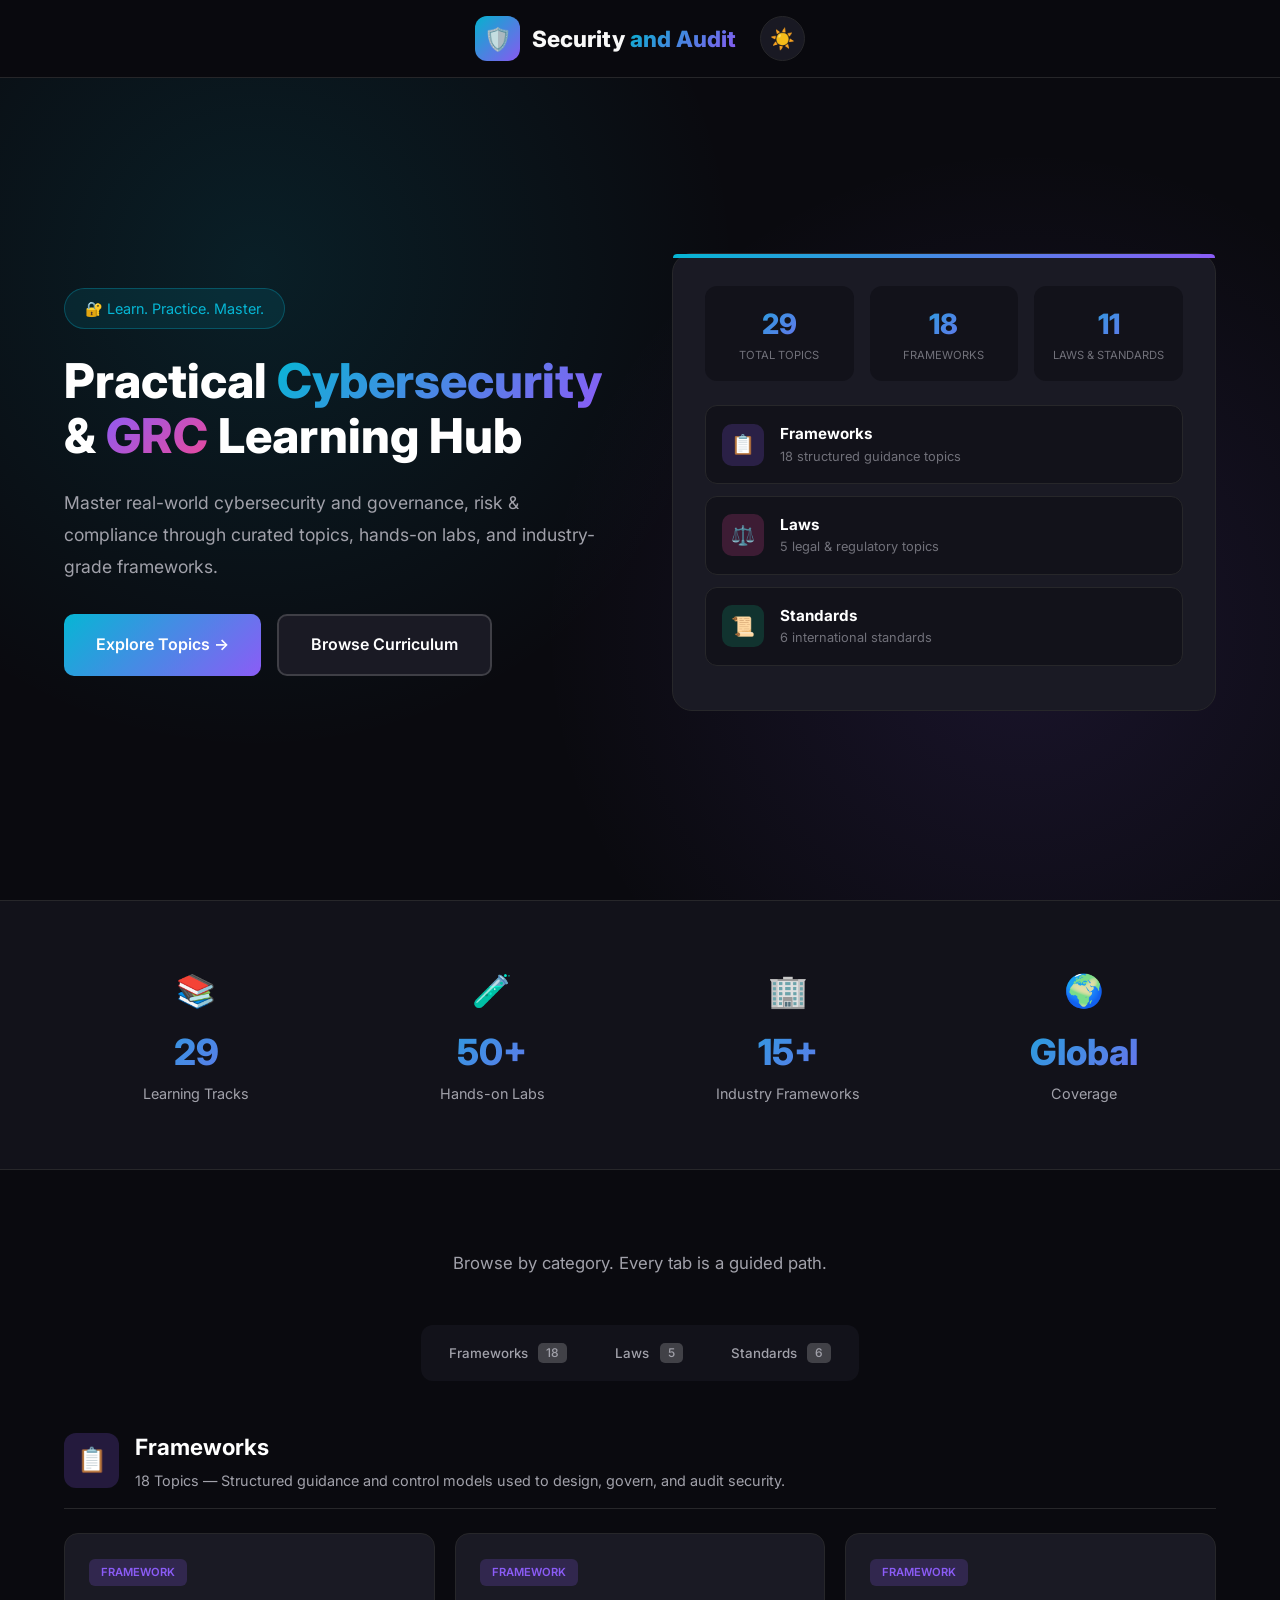
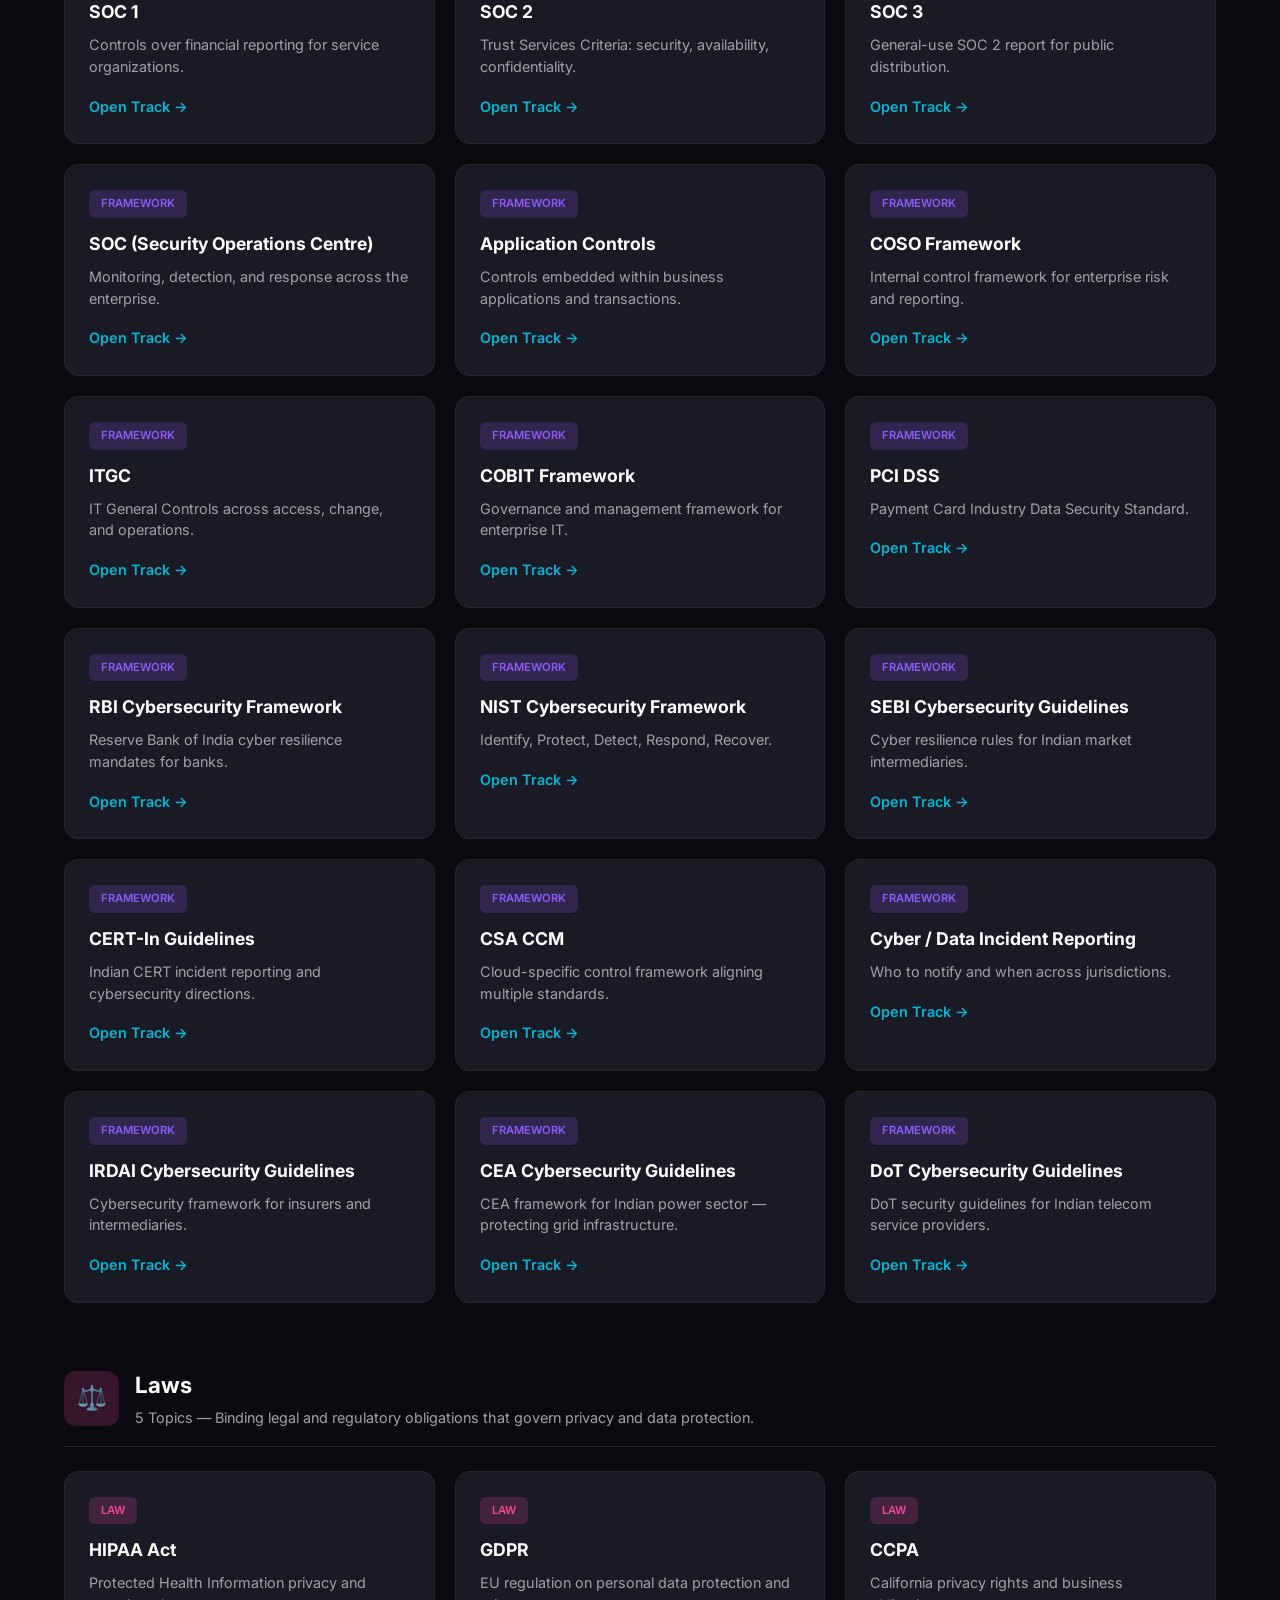
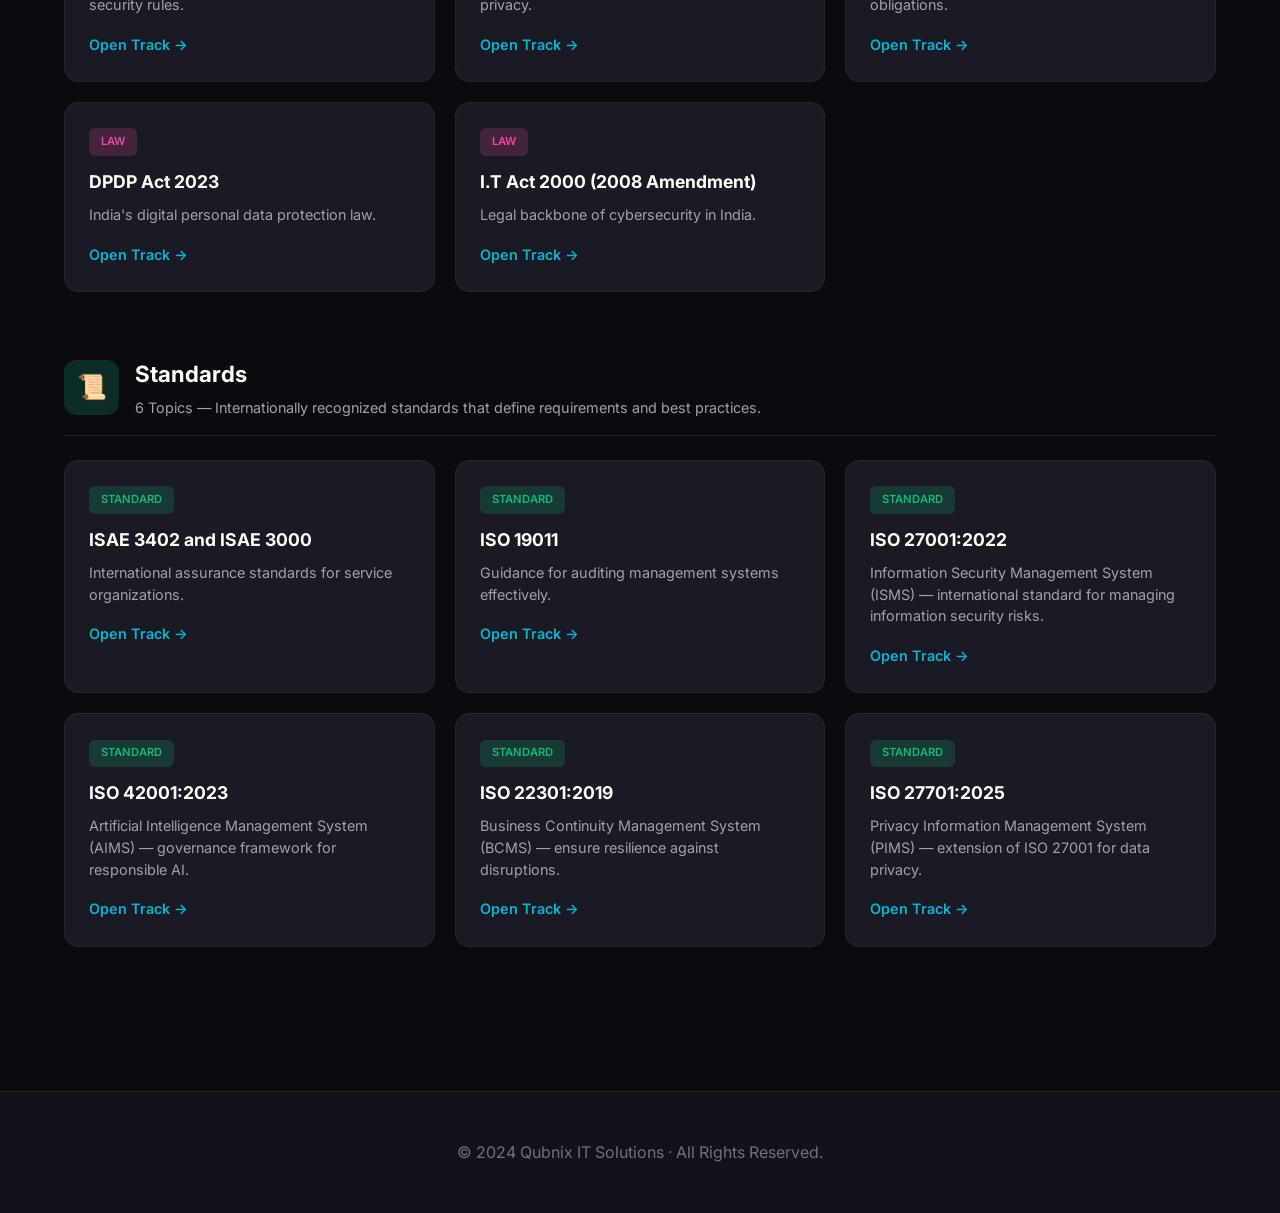
==== pages/security.html @ 7422d671 "Updated" ====
<!DOCTYPE html>
<html lang="en">
<head>
    <meta charset="UTF-8">
    <meta name="viewport" content="width=device-width, initial-scale=1.0">
    <title>Security and Audit | Cybersecurity & GRC Learning Hub</title>
    <link href="https://fonts.googleapis.com/css2?family=Inter:wght@400;500;600;700;800&display=swap" rel="stylesheet">
    <style>
        * { margin: 0; padding: 0; box-sizing: border-box; }
        
        :root {
            --bg-primary: #0a0a0f;
            --bg-secondary: #12121a;
            --bg-card: #1a1a24;
            --text-primary: #ffffff;
            --text-secondary: #a1a1aa;
            --text-muted: #71717a;
            --accent-cyan: #06b6d4;
            --accent-purple: #8b5cf6;
            --accent-green: #10b981;
            --accent-pink: #ec4899;
            --border: #27272a;
            --border-light: #3f3f46;
            --gradient-1: linear-gradient(135deg, #06b6d4, #8b5cf6);
            --gradient-2: linear-gradient(135deg, #8b5cf6, #ec4899);
        }

        /* LIGHT THEME */
        [data-theme="light"] {
            --bg-primary: #f8fafc;
            --bg-secondary: #f1f5f9;
            --bg-card: #ffffff;
            --text-primary: #0f172a;
            --text-secondary: #475569;
            --text-muted: #64748b;
            --border: #e2e8f0;
            --border-light: #cbd5e1;
        }

        html { scroll-behavior: smooth; }
        body { 
            font-family: 'Inter', sans-serif; 
            background: var(--bg-primary); 
            color: var(--text-primary); 
            line-height: 1.6; 
            transition: background 0.3s, color 0.3s;
        }

        /* NAV - Centered */
        nav { 
            position: fixed; 
            top: 0; 
            width: 100%; 
            padding: 1rem 5%; 
            display: flex; 
            justify-content: center; 
            align-items: center; 
            background: var(--bg-primary);
            opacity: 0.98;
            backdrop-filter: blur(20px); 
            z-index: 1000; 
            border-bottom: 1px solid var(--border); 
            transition: background 0.3s;
        }

        .nav-container {
            display: flex;
            align-items: center;
            gap: 1.5rem;
        }

        .logo { 
            display: flex; 
            align-items: center; 
            gap: 0.75rem; 
            text-decoration: none; 
        }

        .logo-icon { 
            width: 45px; 
            height: 45px; 
            background: var(--gradient-1); 
            border-radius: 12px; 
            display: flex; 
            align-items: center; 
            justify-content: center; 
            font-size: 1.4rem; 
        }

        .logo-text { 
            font-size: 1.4rem; 
            font-weight: 800; 
            color: var(--text-primary); 
        }

        .logo-text span { 
            background: var(--gradient-1); 
            -webkit-background-clip: text; 
            -webkit-text-fill-color: transparent; 
        }

        /* Theme Toggle */
        .theme-toggle {
            background: var(--bg-card);
            border: 1px solid var(--border);
            border-radius: 50px;
            padding: 0.5rem;
            cursor: pointer;
            display: flex;
            align-items: center;
            justify-content: center;
            width: 45px;
            height: 45px;
            font-size: 1.25rem;
            transition: all 0.3s;
        }

        .theme-toggle:hover {
            border-color: var(--accent-cyan);
            transform: scale(1.05);
        }

        /* HERO */
        .hero { 
            min-height: 100vh; 
            display: grid; 
            grid-template-columns: 1fr 1fr; 
            gap: 4rem; 
            align-items: center; 
            padding: 8rem 5% 4rem; 
            max-width: 1400px; 
            margin: 0 auto; 
            position: relative; 
        }

        .hero::before { 
            content: ''; 
            position: absolute; 
            top: 0; 
            left: 0; 
            width: 100%; 
            height: 100%; 
            background: radial-gradient(circle at 20% 30%, rgba(6,182,212,0.12) 0%, transparent 40%), radial-gradient(circle at 80% 70%, rgba(139,92,246,0.12) 0%, transparent 40%); 
            z-index: -1; 
        }

        .hero-badge { 
            display: inline-block; 
            background: rgba(6,182,212,0.1); 
            border: 1px solid rgba(6,182,212,0.3); 
            padding: 0.5rem 1.25rem; 
            border-radius: 50px; 
            font-size: 0.9rem; 
            color: var(--accent-cyan); 
            margin-bottom: 1.5rem; 
        }

        .hero h1 { 
            font-size: 3rem; 
            font-weight: 800; 
            line-height: 1.15; 
            margin-bottom: 1.5rem; 
        }

        .gradient-text { 
            background: var(--gradient-1); 
            -webkit-background-clip: text; 
            -webkit-text-fill-color: transparent; 
        }

        .gradient-text-2 { 
            background: var(--gradient-2); 
            -webkit-background-clip: text; 
            -webkit-text-fill-color: transparent; 
        }

        .hero-description { 
            font-size: 1.1rem; 
            color: var(--text-secondary); 
            margin-bottom: 2rem; 
            line-height: 1.8; 
        }

        .hero-buttons { 
            display: flex; 
            gap: 1rem; 
            flex-wrap: wrap; 
        }

        .btn { 
            padding: 1rem 2rem; 
            border-radius: 10px; 
            font-weight: 600; 
            text-decoration: none; 
            transition: 0.3s; 
            display: inline-flex; 
            align-items: center; 
            gap: 0.5rem; 
            border: none; 
            cursor: pointer; 
        }

        .btn-primary { 
            background: var(--gradient-1); 
            color: white; 
        }

        .btn-primary:hover { 
            transform: translateY(-3px); 
            box-shadow: 0 15px 35px rgba(6,182,212,0.4); 
        }

        .btn-secondary { 
            background: var(--bg-card); 
            color: var(--text-primary); 
            border: 2px solid var(--border-light); 
        }

        .btn-secondary:hover { 
            border-color: var(--accent-cyan); 
            color: var(--accent-cyan); 
        }

        /* HERO CARD */
        .hero-card { 
            background: var(--bg-card); 
            border: 1px solid var(--border); 
            border-radius: 20px; 
            padding: 2rem; 
            position: relative; 
            transition: background 0.3s, border 0.3s;
        }

        .hero-card::before { 
            content: ''; 
            position: absolute; 
            top: 0; 
            left: 0; 
            right: 0; 
            height: 4px; 
            background: var(--gradient-1); 
            border-radius: 20px 20px 0 0; 
        }

        .hero-stats { 
            display: grid; 
            grid-template-columns: repeat(3, 1fr); 
            gap: 1rem; 
            margin-bottom: 1.5rem; 
        }

        .stat-box { 
            text-align: center; 
            padding: 1rem; 
            background: var(--bg-secondary); 
            border-radius: 12px; 
            transition: background 0.3s;
        }

        .stat-box .stat-number { 
            font-size: 1.75rem; 
            font-weight: 800; 
            background: var(--gradient-1); 
            -webkit-background-clip: text; 
            -webkit-text-fill-color: transparent; 
        }

        .stat-box .stat-label { 
            font-size: 0.7rem; 
            color: var(--text-muted); 
            text-transform: uppercase; 
        }

        .mini-track { 
            display: flex; 
            align-items: center; 
            gap: 1rem; 
            background: var(--bg-secondary); 
            border: 1px solid var(--border); 
            border-radius: 12px; 
            padding: 1rem; 
            margin-bottom: 0.75rem; 
            transition: 0.3s; 
        }

        .mini-track:hover { 
            border-color: var(--accent-cyan); 
            transform: translateX(5px); 
        }

        .track-icon { 
            width: 42px; 
            height: 42px; 
            border-radius: 10px; 
            display: flex; 
            align-items: center; 
            justify-content: center; 
            font-size: 1.2rem; 
        }

        .track-icon.purple { background: rgba(139,92,246,0.2); }
        .track-icon.pink { background: rgba(236,72,153,0.2); }
        .track-icon.green { background: rgba(16,185,129,0.2); }
        .track-info h4 { font-size: 0.95rem; }
        .track-info p { font-size: 0.8rem; color: var(--text-muted); }

        /* STATS SECTION */
        .stats-section { 
            background: var(--bg-secondary); 
            padding: 4rem 5%; 
            border-top: 1px solid var(--border); 
            border-bottom: 1px solid var(--border); 
            transition: background 0.3s;
        }

        .stats-grid { 
            max-width: 1200px; 
            margin: 0 auto; 
            display: grid; 
            grid-template-columns: repeat(4, 1fr); 
            gap: 2rem; 
        }

        .stat-item { text-align: center; }
        .stat-item .stat-icon { font-size: 2rem; margin-bottom: 0.5rem; }
        .stat-item .stat-value { 
            font-size: 2.25rem; 
            font-weight: 800; 
            background: var(--gradient-1); 
            -webkit-background-clip: text; 
            -webkit-text-fill-color: transparent; 
        }
        .stat-item .stat-text { color: var(--text-secondary); font-size: 0.9rem; }

        /* CURRICULUM */
        .curriculum-section { 
            padding: 5rem 5%; 
            max-width: 1400px; 
            margin: 0 auto; 
        }

        .section-header { 
            text-align: center; 
            margin-bottom: 3rem; 
        }

        .section-badge { 
            display: inline-block; 
            background: rgba(6,182,212,0.1); 
            border: 1px solid rgba(6,182,212,0.3); 
            padding: 0.5rem 1.25rem; 
            border-radius: 50px; 
            font-size: 0.9rem; 
            color: var(--accent-cyan); 
            margin-bottom: 1rem; 
        }

        .section-header h2 { 
            font-size: 2.25rem; 
            font-weight: 800; 
            margin-bottom: 1rem; 
        }

        .section-header p { 
            color: var(--text-secondary); 
            font-size: 1.05rem; 
        }

        /* TABS */
        .tabs { 
            display: flex; 
            justify-content: center; 
            gap: 0.5rem; 
            flex-wrap: wrap; 
            background: var(--bg-secondary); 
            padding: 0.5rem; 
            border-radius: 12px; 
            max-width: fit-content; 
            margin: 0 auto 3rem; 
            transition: background 0.3s;
        }

        .tab { 
            padding: 0.75rem 1.25rem; 
            border-radius: 8px; 
            border: none; 
            background: transparent; 
            color: var(--text-secondary); 
            font-weight: 500; 
            cursor: pointer; 
            transition: 0.3s; 
            font-family: 'Inter', sans-serif; 
        }

        .tab:hover { color: var(--text-primary); }
        .tab.active { background: var(--gradient-1); color: white; }
        .tab-count { 
            background: rgba(255,255,255,0.2); 
            padding: 0.15rem 0.5rem; 
            border-radius: 5px; 
            font-size: 0.75rem; 
            margin-left: 0.4rem; 
        }

        /* CATEGORY */
        .category-section { margin-bottom: 4rem; }
        .category-header { 
            display: flex; 
            align-items: center; 
            gap: 1rem; 
            margin-bottom: 1.5rem; 
            padding-bottom: 1rem; 
            border-bottom: 1px solid var(--border); 
        }

        .category-icon { 
            width: 55px; 
            height: 55px; 
            border-radius: 12px; 
            display: flex; 
            align-items: center; 
            justify-content: center; 
            font-size: 1.5rem; 
        }

        .category-icon.purple { background: rgba(139,92,246,0.2); }
        .category-icon.pink { background: rgba(236,72,153,0.2); }
        .category-icon.green { background: rgba(16,185,129,0.2); }
        .category-header h3 {
                                   font-size: 1.4rem; 
            margin-bottom: 0.25rem; 
        }
        .category-header p { color: var(--text-secondary); font-size: 0.9rem; }

        /* TOPIC CARDS */
        .topics-grid { 
            display: grid; 
            grid-template-columns: repeat(auto-fill, minmax(300px, 1fr)); 
            gap: 1.25rem; 
        }

        .topic-card { 
            background: var(--bg-card); 
            border: 1px solid var(--border); 
            border-radius: 14px; 
            padding: 1.5rem; 
            transition: 0.3s; 
        }

        .topic-card:hover { 
            border-color: var(--accent-cyan); 
            transform: translateY(-5px); 
            box-shadow: 0 15px 40px rgba(0,0,0,0.15); 
        }

        .card-badge { 
            display: inline-block; 
            padding: 0.3rem 0.75rem; 
            border-radius: 6px; 
            font-size: 0.7rem; 
            font-weight: 600; 
            text-transform: uppercase; 
            margin-bottom: 0.75rem; 
        }

        .card-badge.purple { background: rgba(139,92,246,0.2); color: var(--accent-purple); }
        .card-badge.pink { background: rgba(236,72,153,0.2); color: var(--accent-pink); }
        .card-badge.green { background: rgba(16,185,129,0.2); color: var(--accent-green); }
        .topic-card h4 { font-size: 1.1rem; margin-bottom: 0.5rem; }
        .topic-card p { color: var(--text-secondary); font-size: 0.9rem; margin-bottom: 1rem; line-height: 1.5; }
        .card-link { color: var(--accent-cyan); text-decoration: none; font-weight: 600; font-size: 0.9rem; transition: 0.3s; }
        .card-link:hover { color: var(--accent-purple); }

        /* FOOTER */
        footer { 
            background: var(--bg-secondary); 
            padding: 3rem 5%; 
            text-align: center; 
            border-top: 1px solid var(--border); 
            transition: background 0.3s;
        }
        footer p { color: var(--text-muted); }

        /* SCROLL ANIMATIONS */
        .animate-on-scroll {
            opacity: 0;
            transform: translateY(40px);
            transition: opacity 0.6s ease, transform 0.6s ease;
        }

        .animate-on-scroll.animated {
            opacity: 1;
            transform: translateY(0);
        }

        .animate-on-scroll.delay-1 { transition-delay: 0.1s; }
        .animate-on-scroll.delay-2 { transition-delay: 0.2s; }
        .animate-on-scroll.delay-3 { transition-delay: 0.3s; }
        .animate-on-scroll.delay-4 { transition-delay: 0.4s; }

        /* RESPONSIVE */
        @media (max-width: 900px) {
            .hero { grid-template-columns: 1fr; text-align: center; }
            .hero-buttons { justify-content: center; }
            .stats-grid { grid-template-columns: repeat(2, 1fr); }
        }
        @media (max-width: 600px) {
            .hero h1 { font-size: 2rem; }
            .stats-grid { grid-template-columns: 1fr 1fr; }
            .topics-grid { grid-template-columns: 1fr; }
            .logo-text { font-size: 1.1rem; }
        }
    </style>
</head>
<body>
    <!-- NAVIGATION - Centered -->
    <nav>
        <div class="nav-container">
            <a href="#" class="logo">
                <div class="logo-icon">🛡️</div>
                <span class="logo-text">Security <span>and Audit</span></span>
            </a>
            <button class="theme-toggle" id="themeToggle" title="Toggle Theme">🌙</button>
        </div>
    </nav>

    <!-- HERO SECTION -->
    <section class="hero">
        <div class="hero-content">
            <div class="hero-badge animate-on-scroll">🔐 Learn. Practice. Master.</div>
            <h1 class="animate-on-scroll delay-1">Practical <span class="gradient-text">Cybersecurity</span> & <span class="gradient-text-2">GRC</span> Learning Hub</h1>
            <p class="hero-description animate-on-scroll delay-2">Master real-world cybersecurity and governance, risk & compliance through curated topics, hands-on labs, and industry-grade frameworks.</p>
            <div class="hero-buttons animate-on-scroll delay-3">
                <a href="#curriculum" class="btn btn-primary">Explore Topics →</a>
                <a href="#curriculum" class="btn btn-secondary">Browse Curriculum</a>
            </div>
        </div>
        <div class="hero-visual animate-on-scroll delay-2">
            <div class="hero-card">
                <div class="hero-stats">
                    <div class="stat-box">
                        <div class="stat-number">29</div>
                        <div class="stat-label">Total Topics</div>
                    </div>
                    <div class="stat-box">
                        <div class="stat-number">18</div>
                        <div class="stat-label">Frameworks</div>
                    </div>
                    <div class="stat-box">
                        <div class="stat-number">11</div>
                        <div class="stat-label">Laws & Standards</div>
                    </div>
                </div>
                <div class="mini-track">
                    <div class="track-icon purple">📋</div>
                    <div class="track-info">
                        <h4>Frameworks</h4>
                        <p>18 structured guidance topics</p>
                    </div>
                </div>
                <div class="mini-track">
                    <div class="track-icon pink">⚖️</div>
                    <div class="track-info">
                        <h4>Laws</h4>
                        <p>5 legal & regulatory topics</p>
                    </div>
                </div>
                <div class="mini-track">
                    <div class="track-icon green">📜</div>
                    <div class="track-info">
                        <h4>Standards</h4>
                        <p>6 international standards</p>
                    </div>
                </div>
            </div>
        </div>
    </section>

    <!-- STATS SECTION -->
    <section class="stats-section">
        <div class="stats-grid">
            <div class="stat-item animate-on-scroll">
                <div class="stat-icon">📚</div>
                <div class="stat-value">29</div>
                <div class="stat-text">Learning Tracks</div>
            </div>
            <div class="stat-item animate-on-scroll delay-1">
                <div class="stat-icon">🧪</div>
                <div class="stat-value">50+</div>
                <div class="stat-text">Hands-on Labs</div>
            </div>
            <div class="stat-item animate-on-scroll delay-2">
                <div class="stat-icon">🏢</div>
                <div class="stat-value">15+</div>
                <div class="stat-text">Industry Frameworks</div>
            </div>
            <div class="stat-item animate-on-scroll delay-3">
                <div class="stat-icon">🌍</div>
                <div class="stat-value">Global</div>
                <div class="stat-text">Coverage</div>
            </div>
        </div>
    </section>
        <!-- CURRICULUM SECTION -->
    <section id="curriculum" class="curriculum-section">
        <div class="section-header animate-on-scroll">
            <p>Browse by category. Every tab is a guided path.</p>
        </div>

        <div class="tabs animate-on-scroll delay-1">
            <button class="tab">Frameworks <span class="tab-count">18</span></button>
            <button class="tab">Laws <span class="tab-count">5</span></button>
            <button class="tab">Standards <span class="tab-count">6</span></button>
        </div>

        <!-- FRAMEWORKS -->
        <div id="frameworks" class="category-section">
            <div class="category-header animate-on-scroll">
                <div class="category-icon purple">📋</div>
                <div>
                    <h3>Frameworks</h3>
                    <p>18 Topics — Structured guidance and control models used to design, govern, and audit security.</p>
                </div>
            </div>
            <div class="topics-grid">
                <div class="topic-card animate-on-scroll">
                    <div class="card-badge purple">Framework</div>
                    <h4>SOC 1</h4>
                    <p>Controls over financial reporting for service organizations.</p>
                    <a href="#" class="card-link">Open Track →</a>
                </div>
                <div class="topic-card animate-on-scroll delay-1">
                    <div class="card-badge purple">Framework</div>
                    <h4>SOC 2</h4>
                    <p>Trust Services Criteria: security, availability, confidentiality.</p>
                    <a href="#" class="card-link">Open Track →</a>
                </div>
                <div class="topic-card animate-on-scroll delay-2">
                    <div class="card-badge purple">Framework</div>
                    <h4>SOC 3</h4>
                    <p>General-use SOC 2 report for public distribution.</p>
                    <a href="#" class="card-link">Open Track →</a>
                </div>
                <div class="topic-card animate-on-scroll">
                    <div class="card-badge purple">Framework</div>
                    <h4>SOC (Security Operations Centre)</h4>
                    <p>Monitoring, detection, and response across the enterprise.</p>
                    <a href="#" class="card-link">Open Track →</a>
                </div>
                <div class="topic-card animate-on-scroll delay-1">
                    <div class="card-badge purple">Framework</div>
                    <h4>Application Controls</h4>
                    <p>Controls embedded within business applications and transactions.</p>
                    <a href="#" class="card-link">Open Track →</a>
                </div>
                <div class="topic-card animate-on-scroll delay-2">
                    <div class="card-badge purple">Framework</div>
                    <h4>COSO Framework</h4>
                    <p>Internal control framework for enterprise risk and reporting.</p>
                    <a href="#" class="card-link">Open Track →</a>
                </div>
                <div class="topic-card animate-on-scroll">
                    <div class="card-badge purple">Framework</div>
                    <h4>ITGC</h4>
                    <p>IT General Controls across access, change, and operations.</p>
                    <a href="#" class="card-link">Open Track →</a>
                </div>
                <div class="topic-card animate-on-scroll delay-1">
                    <div class="card-badge purple">Framework</div>
                    <h4>COBIT Framework</h4>
                    <p>Governance and management framework for enterprise IT.</p>
                    <a href="#" class="card-link">Open Track →</a>
                </div>
                <div class="topic-card animate-on-scroll delay-2">
                    <div class="card-badge purple">Framework</div>
                    <h4>PCI DSS</h4>
                    <p>Payment Card Industry Data Security Standard.</p>
                    <a href="#" class="card-link">Open Track →</a>
                </div>
                <div class="topic-card animate-on-scroll">
                    <div class="card-badge purple">Framework</div>
                    <h4>RBI Cybersecurity Framework</h4>
                    <p>Reserve Bank of India cyber resilience mandates for banks.</p>
                    <a href="#" class="card-link">Open Track →</a>
                </div>
                <div class="topic-card animate-on-scroll delay-1">
                    <div class="card-badge purple">Framework</div>
                    <h4>NIST Cybersecurity Framework</h4>
                    <p>Identify, Protect, Detect, Respond, Recover.</p>
                    <a href="#" class="card-link">Open Track →</a>
                </div>
                <div class="topic-card animate-on-scroll delay-2">
                    <div class="card-badge purple">Framework</div>
                    <h4>SEBI Cybersecurity Guidelines</h4>
                    <p>Cyber resilience rules for Indian market intermediaries.</p>
                    <a href="#" class="card-link">Open Track →</a>
                </div>
                <div class="topic-card animate-on-scroll">
                    <div class="card-badge purple">Framework</div>
                    <h4>CERT-In Guidelines</h4>
                    <p>Indian CERT incident reporting and cybersecurity directions.</p>
                    <a href="#" class="card-link">Open Track →</a>
                </div>
                <div class="topic-card animate-on-scroll delay-1">
                    <div class="card-badge purple">Framework</div>
                    <h4>CSA CCM</h4>
                    <p>Cloud-specific control framework aligning multiple standards.</p>
                    <a href="#" class="card-link">Open Track →</a>
                </div>
                <div class="topic-card animate-on-scroll delay-2">
                    <div class="card-badge purple">Framework</div>
                    <h4>Cyber / Data Incident Reporting</h4>
                    <p>Who to notify and when across jurisdictions.</p>
                    <a href="#" class="card-link">Open Track →</a>
                </div>
                <div class="topic-card animate-on-scroll">
                    <div class="card-badge purple">Framework</div>
                    <h4>IRDAI Cybersecurity Guidelines</h4>
                    <p>Cybersecurity framework for insurers and intermediaries.</p>
                    <a href="#" class="card-link">Open Track →</a>
                </div>
                <div class="topic-card animate-on-scroll">
                    <div class="card-badge purple">Framework</div>
                    <h4>CEA Cybersecurity Guidelines</h4>
                    <p>CEA framework for Indian power sector — protecting grid infrastructure.</p>
                    <a href="#" class="card-link">Open Track →</a>
                </div>
                <div class="topic-card animate-on-scroll">
                <div class="card-badge purple">Framework</div>
                    <h4>DoT Cybersecurity Guidelines</h4>
                    <p>DoT security guidelines for Indian telecom service providers.</p>
                    <a href="#" class="card-link">Open Track →</a>
                </div>
            </div>
        </div>

        <!-- LAWS -->
        <div id="laws" class="category-section">
            <div class="category-header animate-on-scroll">
                <div class="category-icon pink">⚖️</div>
                <div>
                    <h3>Laws</h3>
                    <p>5 Topics — Binding legal and regulatory obligations that govern privacy and data protection.</p>
                </div>
            </div>
            <div class="topics-grid">
                <div class="topic-card animate-on-scroll">
                    <div class="card-badge pink">Law</div>
                    <h4>HIPAA Act</h4>
                    <p>Protected Health Information privacy and security rules.</p>
                    <a href="#" class="card-link">Open Track →</a>
                </div>
                <div class="topic-card animate-on-scroll delay-1">
                    <div class="card-badge pink">Law</div>
                    <h4>GDPR</h4>
                    <p>EU regulation on personal data protection and privacy.</p>
                    <a href="#" class="card-link">Open Track →</a>
                </div>
                <div class="topic-card animate-on-scroll delay-2">
                    <div class="card-badge pink">Law</div>
                    <h4>CCPA</h4>
                    <p>California privacy rights and business obligations.</p>
                    <a href="#" class="card-link">Open Track →</a>
                </div>
                <div class="topic-card animate-on-scroll">
                    <div class="card-badge pink">Law</div>
                    <h4>DPDP Act 2023</h4>
                    <p>India's digital personal data protection law.</p>
                    <a href="#" class="card-link">Open Track →</a>
                </div>
                <div class="topic-card animate-on-scroll delay-1">
                    <div class="card-badge pink">Law</div>
                    <h4>I.T Act 2000 (2008 Amendment)</h4>
                    <p>Legal backbone of cybersecurity in India.</p>
                    <a href="#" class="card-link">Open Track →</a>
                </div>
            </div>
        </div>

        <!-- STANDARDS -->
        <div id="standards" class="category-section">
            <div class="category-header animate-on-scroll">
                <div class="category-icon green">📜</div>
                <div>
                    <h3>Standards</h3>
                    <p>6 Topics — Internationally recognized standards that define requirements and best practices.</p>
                </div>
            </div>
            <div class="topics-grid">
                <div class="topic-card animate-on-scroll">
                    <div class="card-badge green">Standard</div>
                    <h4>ISAE 3402 and ISAE 3000</h4>
                    <p>International assurance standards for service organizations.</p>
                    <a href="#" class="card-link">Open Track →</a>
                </div>
                <div class="topic-card animate-on-scroll delay-1">
                    <div class="card-badge green">Standard</div>
                    <h4>ISO 19011</h4>
                    <p>Guidance for auditing management systems effectively.</p>
                    <a href="#" class="card-link">Open Track →</a>
                </div>
                <div class="topic-card animate-on-scroll delay-2">
                    <div class="card-badge green">Standard</div>
                    <h4>ISO 27001:2022</h4>
                    <p>Information Security Management System (ISMS) — international standard for managing information security risks.</p>
                    <a href="#" class="card-link">Open Track →</a>
                </div>
                <div class="topic-card animate-on-scroll">
                    <div class="card-badge green">Standard</div>
                    <h4>ISO 42001:2023</h4>
                    <p>Artificial Intelligence Management System (AIMS) — governance framework for responsible AI.</p>
                    <a href="#" class="card-link">Open Track →</a>
                </div>
                <div class="topic-card animate-on-scroll delay-1">
                    <div class="card-badge green">Standard</div>
                    <h4>ISO 22301:2019</h4>
                    <p>Business Continuity Management System (BCMS) — ensure resilience against disruptions.</p>
                    <a href="#" class="card-link">Open Track →</a>
                </div>
                <div class="topic-card animate-on-scroll delay-2">
                    <div class="card-badge green">Standard</div>
                    <h4>ISO 27701:2025</h4>
                    <p>Privacy Information Management System (PIMS) — extension of ISO 27001 for data privacy.</p>
                    <a href="#" class="card-link">Open Track →</a>
                </div>
            </div>
        </div>
    </section>

    <!-- FOOTER -->
    <footer>
        <p>© 2024 Qubnix IT Solutions · All Rights Reserved.</p>
    </footer>

    <!-- JAVASCRIPT FOR THEME TOGGLE & SCROLL ANIMATIONS -->
    <script>
        // Theme Toggle
        const themeToggle = document.getElementById('themeToggle');
        const html = document.documentElement;
        
        // Check for saved theme preference
        const savedTheme = localStorage.getItem('theme') || 'dark';
        html.setAttribute('data-theme', savedTheme);
        themeToggle.textContent = savedTheme === 'light' ? '🌙' : '☀️';

        themeToggle.addEventListener('click', () => {
            const currentTheme = html.getAttribute('data-theme');
            const newTheme = currentTheme === 'light' ? 'dark' : 'light';
            
            html.setAttribute('data-theme', newTheme);
            localStorage.setItem('theme', newTheme);
            themeToggle.textContent = newTheme === 'light' ? '🌙' : '☀️';
        });

        // Scroll Animations
        const animateElements = document.querySelectorAll('.animate-on-scroll');

        const observer = new IntersectionObserver((entries) => {
            entries.forEach(entry => {
                if (entry.isIntersecting) {
                    entry.target.classList.add('animated');
                }
            });
        }, {
            threshold: 0.1,
            rootMargin: '0px 0px -50px 0px'
        });

        animateElements.forEach(el => observer.observe(el));

        // Tab Functionality
        const tabs = document.querySelectorAll('.tab');
        tabs.forEach(tab => {
            tab.addEventListener('click', () => {
                tabs.forEach(t => t.classList.remove('active'));
                tab.classList.add('active');
            });
        });
    </script>
</body>
</html>
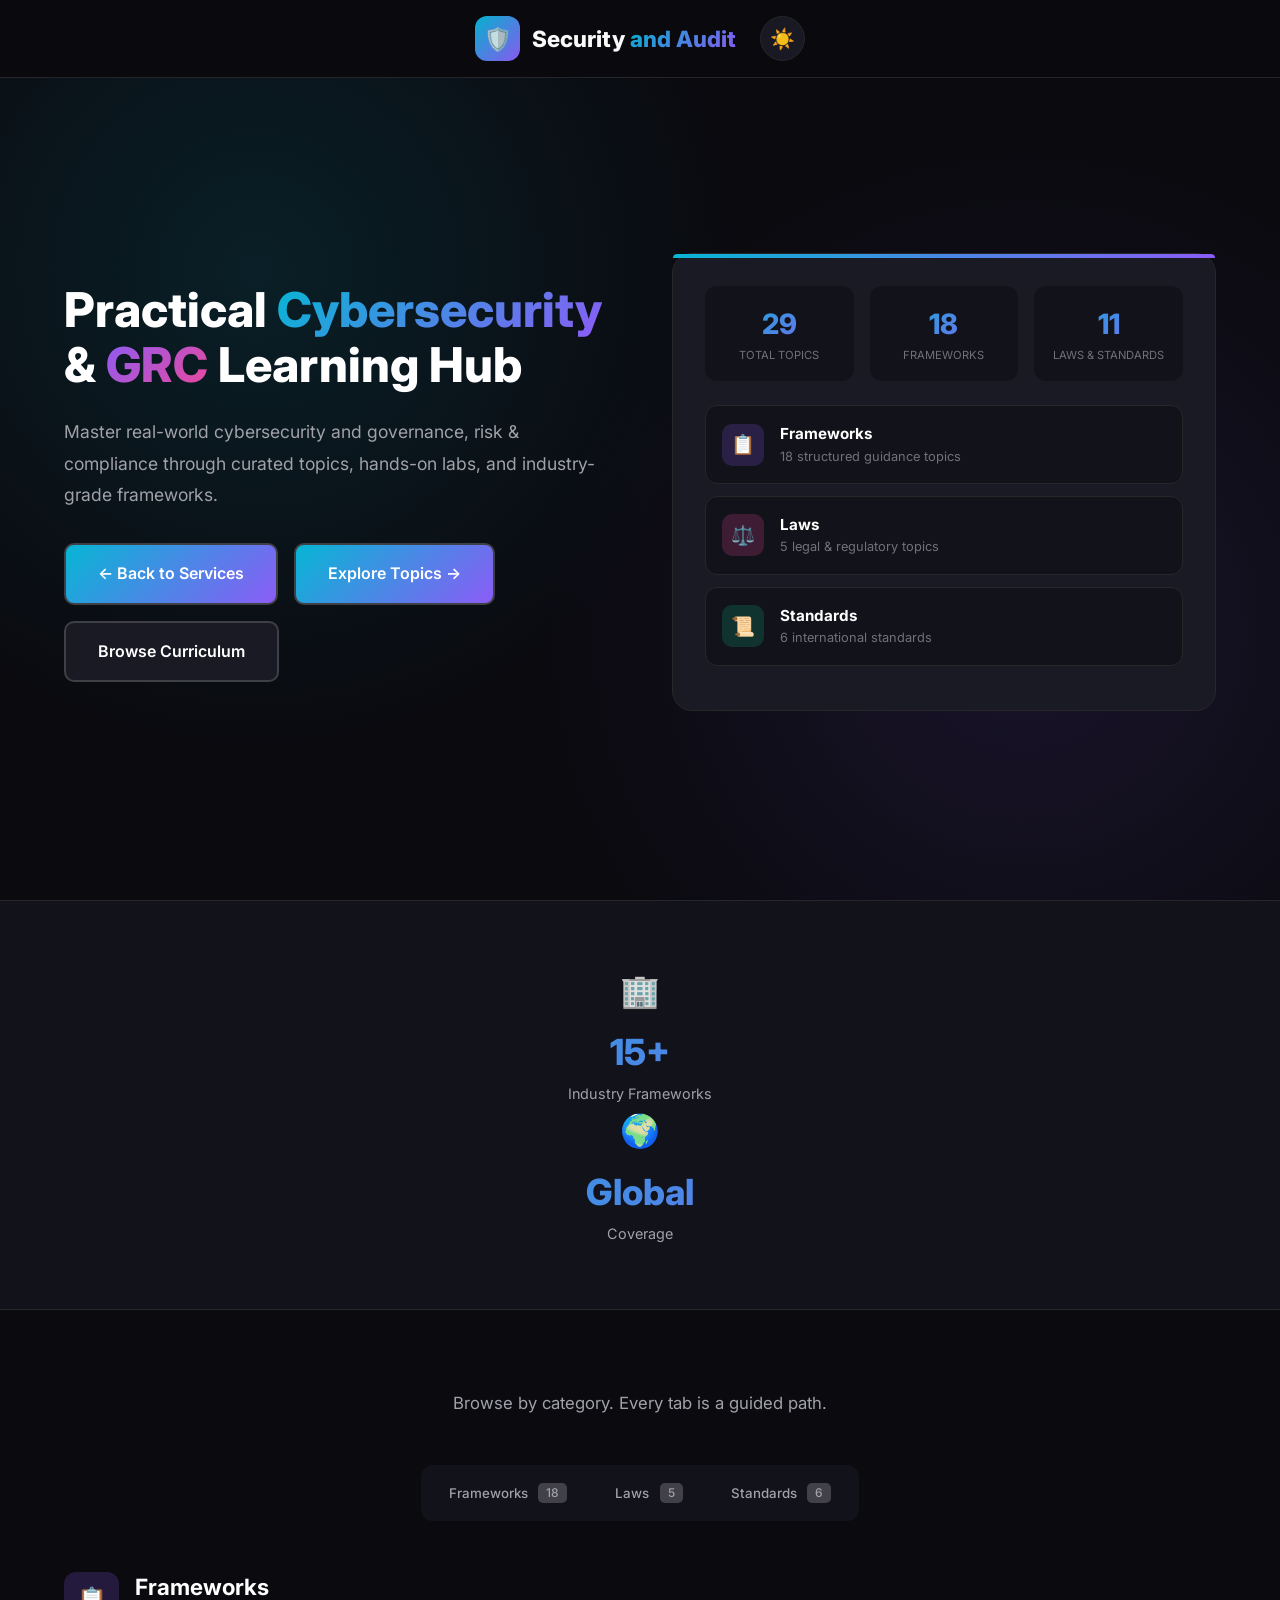
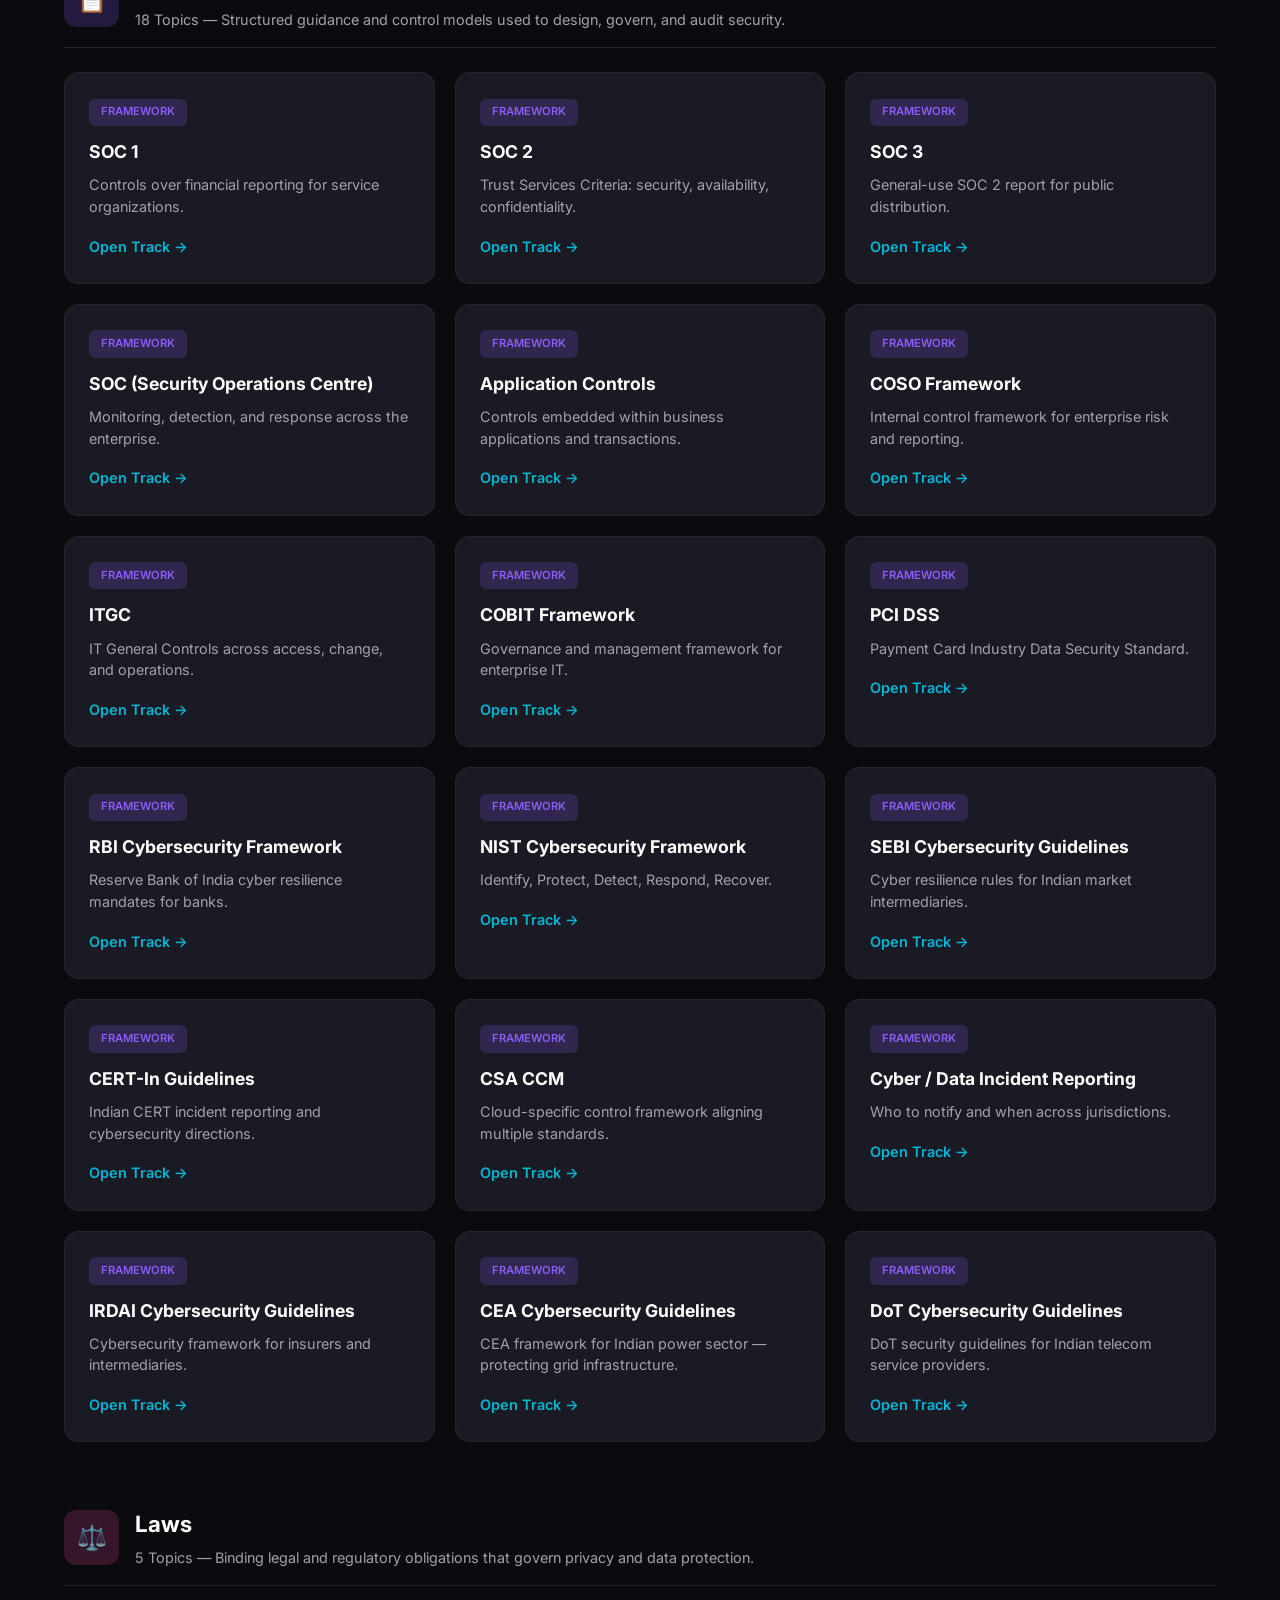
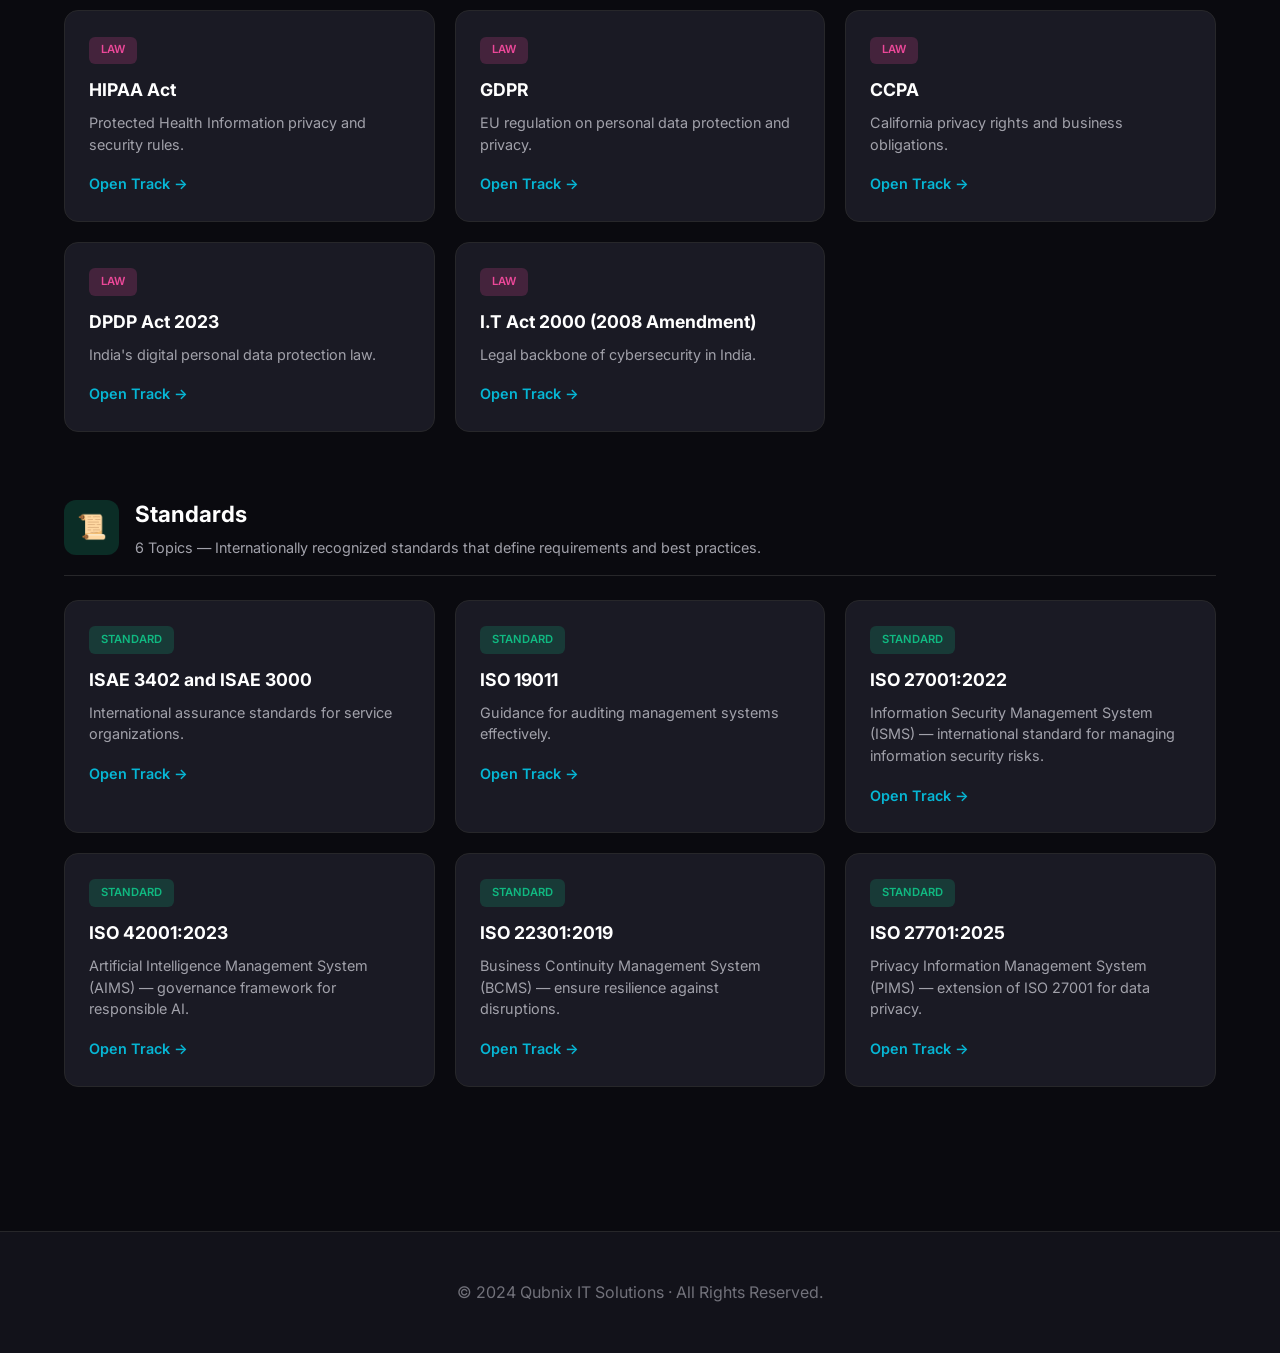
==== commit 09ca7eca: "New" ====
--- a/pages/security.html
+++ b/pages/security.html
@@ -200,9 +200,21 @@
             cursor: pointer; 
         }
 
+        .back-btn { 
+            background: var(--gradient-1); 
+            color: white; 
+            border: 2px solid var(--border-light); 
+        }
+
+        .back-btn:hover { 
+            transform: translateY(-3px); 
+            box-shadow: 0 15px 35px rgba(6,182,212,0.4); 
+        }
+
         .btn-primary { 
             background: var(--gradient-1); 
             color: white; 
+            border: 2px solid var(--border-light);
         }
 
         .btn-primary:hover { 
@@ -220,7 +232,6 @@
             border-color: var(--accent-cyan); 
             color: var(--accent-cyan); 
         }
-
         /* HERO CARD */
         .hero-card { 
             background: var(--bg-card); 
@@ -527,10 +538,10 @@
     <!-- HERO SECTION -->
     <section class="hero">
         <div class="hero-content">
-            <div class="hero-badge animate-on-scroll">🔐 Learn. Practice. Master.</div>
             <h1 class="animate-on-scroll delay-1">Practical <span class="gradient-text">Cybersecurity</span> & <span class="gradient-text-2">GRC</span> Learning Hub</h1>
             <p class="hero-description animate-on-scroll delay-2">Master real-world cybersecurity and governance, risk & compliance through curated topics, hands-on labs, and industry-grade frameworks.</p>
             <div class="hero-buttons animate-on-scroll delay-3">
+                <a href="../index.html#services" class="btn back-btn">← Back to Services</a>
                 <a href="#curriculum" class="btn btn-primary">Explore Topics →</a>
                 <a href="#curriculum" class="btn btn-secondary">Browse Curriculum</a>
             </div>
@@ -579,15 +590,6 @@
     <!-- STATS SECTION -->
     <section class="stats-section">
         <div class="stats-grid">
-            <div class="stat-item animate-on-scroll">
-                <div class="stat-icon">📚</div>
-                <div class="stat-value">29</div>
-                <div class="stat-text">Learning Tracks</div>
-            </div>
-            <div class="stat-item animate-on-scroll delay-1">
-                <div class="stat-icon">🧪</div>
-                <div class="stat-value">50+</div>
-                <div class="stat-text">Hands-on Labs</div>
             </div>
             <div class="stat-item animate-on-scroll delay-2">
                 <div class="stat-icon">🏢</div>
